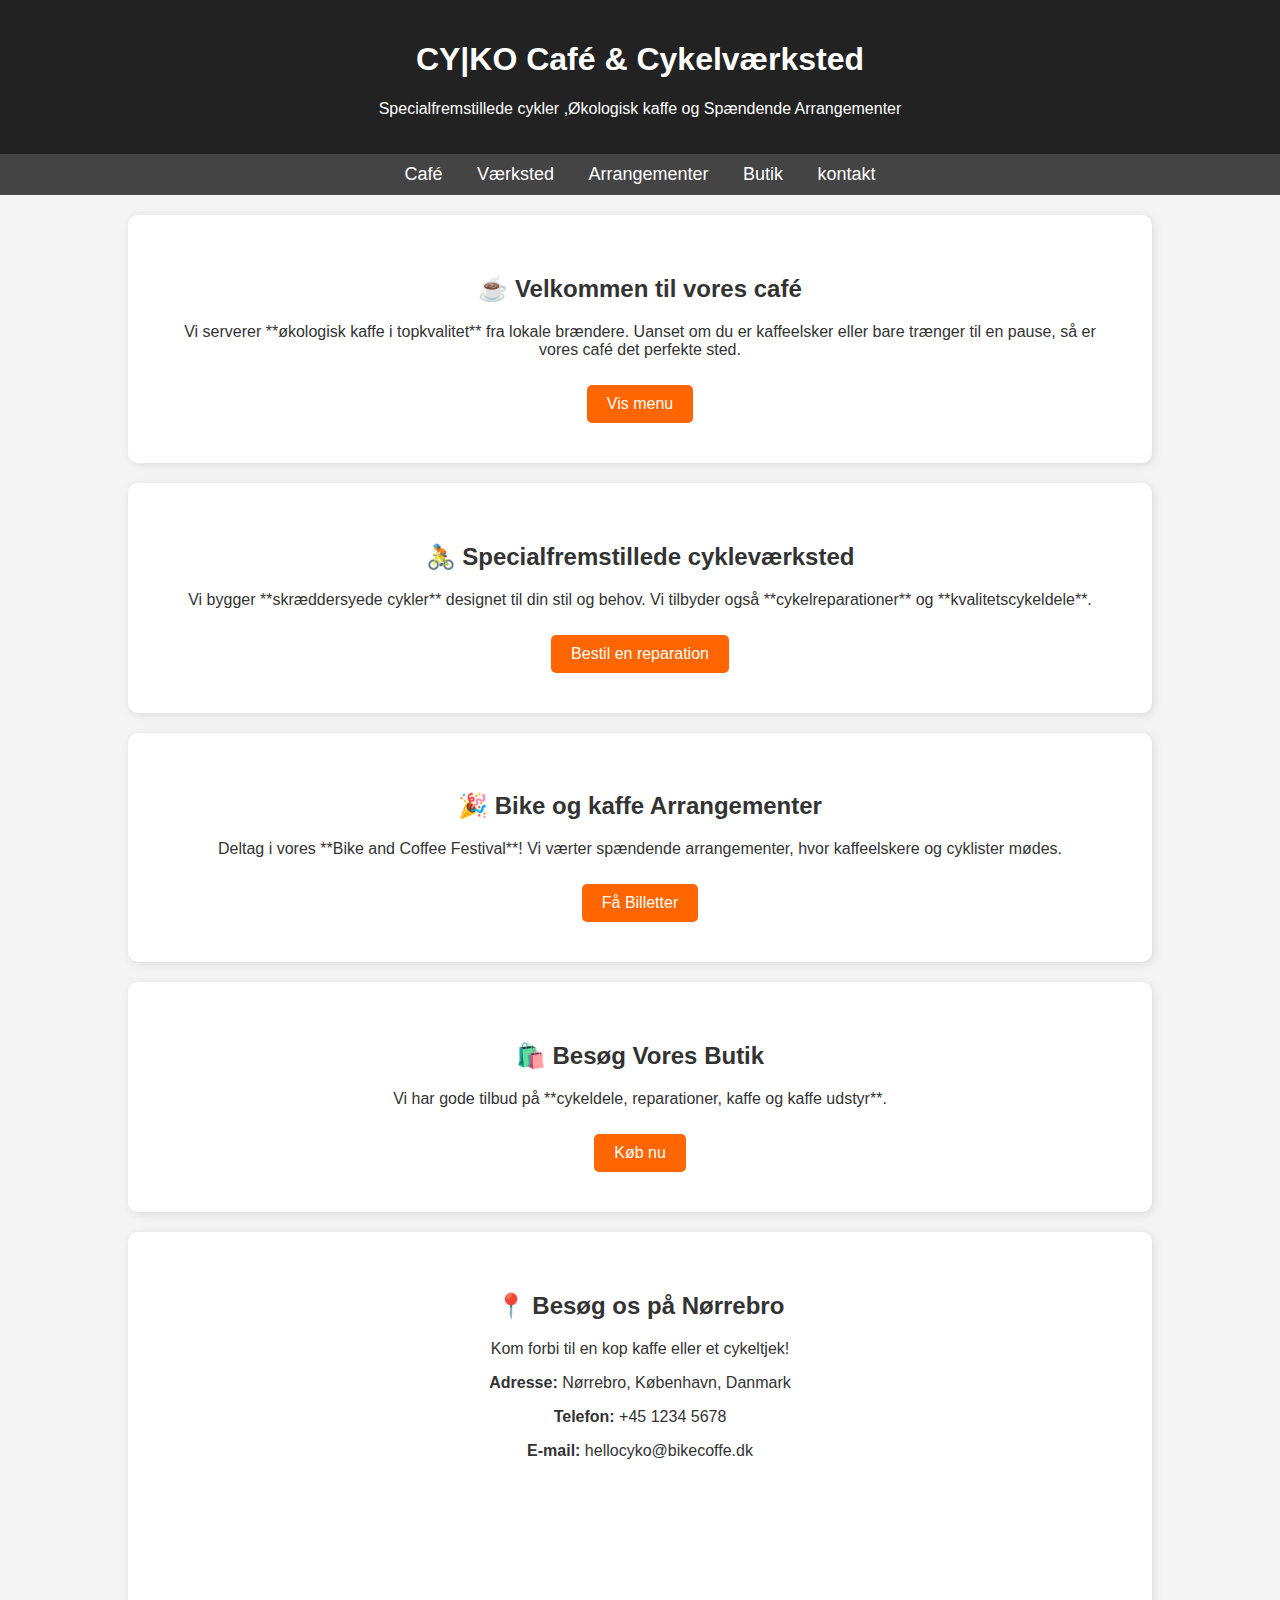
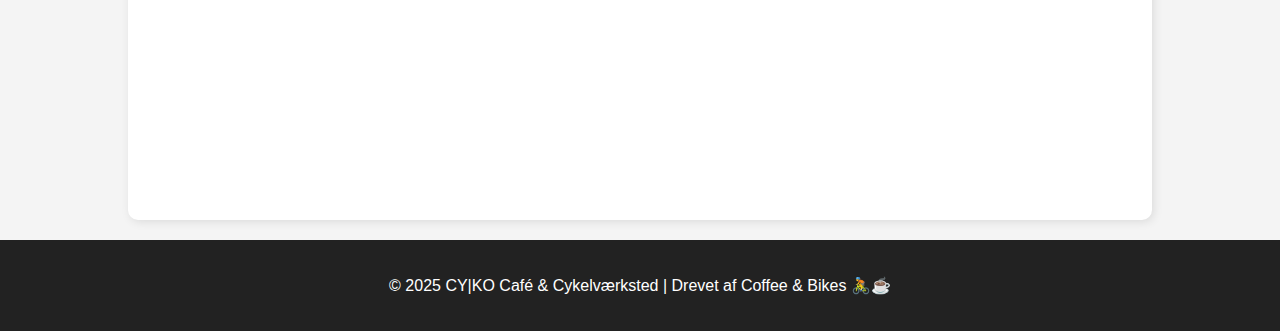
==== shamima/index.html @ 7e7795cd "shamimas work" ====
<!DOCTYPE html>
<html lang="da">
  <head>
    <meta charset="UTF-8" />
    <meta name="viewport" content="width=device-width, initial-scale=1.0" />
    <title>CY|KO</title>
    <link rel="stylesheet" href="style.css" />
</head>
<body>
  <header>
    <h1>CY|KO Café & Cykelværksted</h1>
    <p>Specialfremstillede cykler ,Økologisk kaffe og Spændende Arrangementer</p>
  </header>

  <nav>
    <a href="#cafe">Café</a>
    <a href="#workshop">Værksted</a>
    <a href="#events">Arrangementer</a>
    <a href="#shop">Butik</a>
    <a href="#contact">kontakt</a>
  </nav>

  <div class="container">
    <section id="cafe">
      <h2>☕ Velkommen til vores café</h2>
      <p>
 Vi serverer **økologisk kaffe i topkvalitet** fra lokale brændere.
 Uanset om du er kaffeelsker eller bare trænger til en pause, så er vores café
 det perfekte sted.
      </p>
      <a href="#" class="btn">Vis menu</a>
    </section>

    <section id="workshop">
      <h2>🚴 Specialfremstillede cykleværksted</h2>
      <p>
        Vi bygger **skræddersyede cykler** designet til din stil og behov.
 Vi tilbyder også **cykelreparationer** og **kvalitetscykeldele**.
      </p>
      <a href="#" class="btn">Bestil en reparation</a>
    </section>

    <section id="events">
      <h2>🎉 Bike og kaffe Arrangementer</h2>
      <p>
        Deltag i vores **Bike and Coffee Festival**! Vi værter spændende
arrangementer, hvor kaffeelskere og cyklister mødes.
      </p>
      <a href="#" class="btn">Få Billetter</a>
    </section>

    <section id="Butik">
      <h2>🛍️ Besøg Vores Butik</h2>
      <p>
        Vi har gode tilbud på **cykeldele, reparationer, kaffe og kaffe
 udstyr**.
      </p>
      <a href="#" class="btn">Køb nu</a>
    </section>

    <section id="contact">
      <h2>📍 Besøg os på Nørrebro</h2>
      <p>Kom forbi til en kop kaffe eller et cykeltjek!</p>
      <p><strong>Adresse:</strong> Nørrebro, København, Danmark</p>
      <p><strong>Telefon:</strong> +45 1234 5678</p>
      <p><strong>E-mail:</strong> hellocyko@bikecoffe.dk</p>

      <!-- Google Maps Embed -->
      <iframe
        src="https://www.google.com/maps/embed?pb=!1m18!1m12!1m3!1d2249.9657695874614!2d12.55501961596992!3d55.68769868053644!2m3!1f0!2f0!3f0!3m2!1i1024!2i768!4f13.1!3m3!1m2!1s0x0%3A0x0!2sNørrebro%2C%20Copenhagen!5e0!3m2!1sen!2sdk!4v1616572235587!5m2!1sen!2sdk"
        allowfullscreen
      ></iframe>
    </section>
  </div>

  <footer>
    <p>
      © 2025  CY|KO Café & Cykelværksted | Drevet af Coffee & Bikes
      🚴☕
    </p>
  </footer>
</body>
</html>
</head>
</html>
---- shamima/style.css ----
body {
  font-family: Arial, sans-serif;
  margin: 0;
  padding: 0;
  background-color: #f4f4f4;
  color: #333;
}
header {
  background-color: #222;
  color: white;
  padding: 20px;
  text-align: center;
}
nav {
  text-align: center;
  padding: 10px;
  background-color: #444;
}
nav a {
  color: white;
  text-decoration: none;
  margin: 0 15px;
  font-size: 18px;
}
.container {
  width: 80%;
  margin: 20px auto;
  text-align: center;
}
section {
  padding: 40px;
  background: white;
  margin-bottom: 20px;
  border-radius: 10px;
  box-shadow: 2px 2px 10px rgba(0, 0, 0, 0.1);
}
.btn {
  background: #ff6600;
  display: inline-block;
  padding: 10px 20px;
  margin-top: 10px;

  color: white;
  text-decoration: none;
  border-radius: 5px;
}
footer {
  text-align: center;
  padding: 20px;
  background: #222;
  color: white;
  margin-top: 20px;
}
iframe {
  width: 100%;
  height: 300px;
  border: none;
}
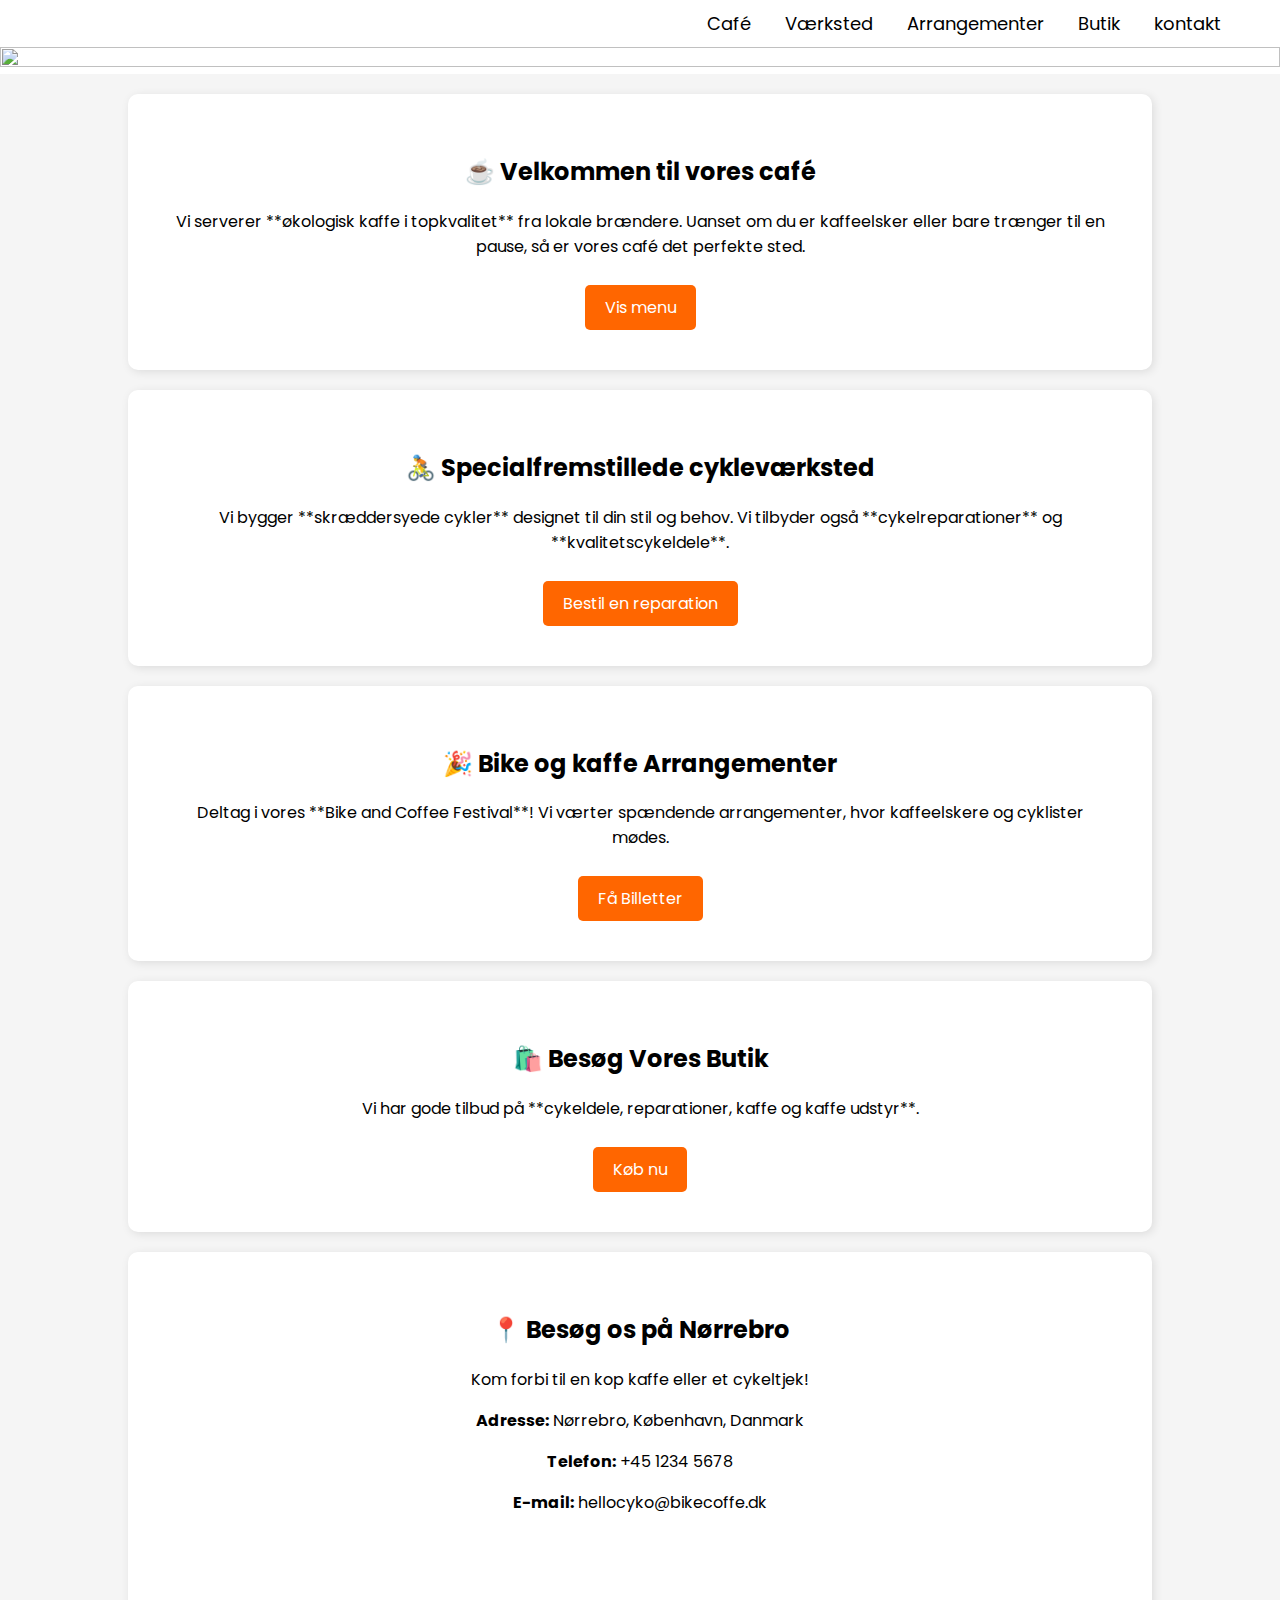
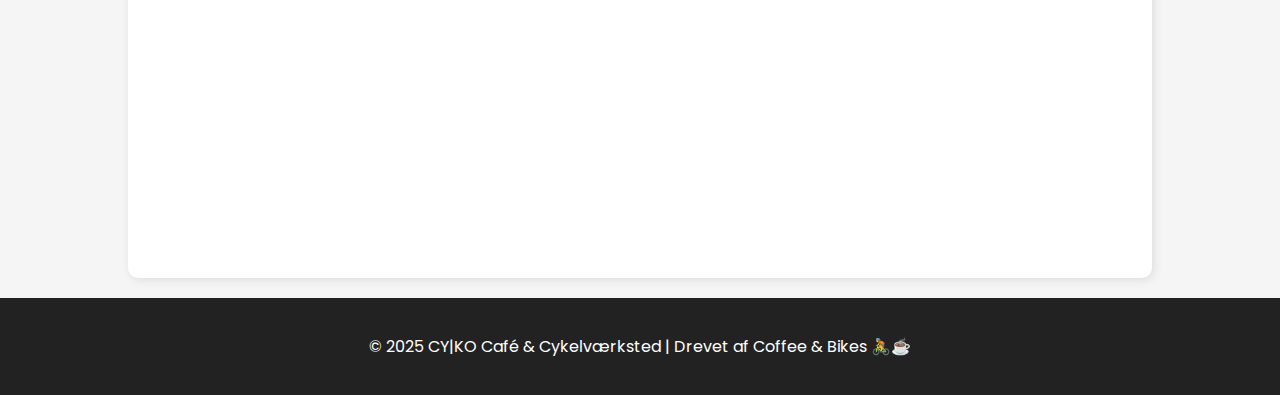
==== commit 2033f049: "front page update" ====
--- a/shamima/index.html
+++ b/shamima/index.html
@@ -1,32 +1,43 @@
 <!DOCTYPE html>
 <html lang="da">
-  <head>
-    <meta charset="UTF-8" />
-    <meta name="viewport" content="width=device-width, initial-scale=1.0" />
-    <title>CY|KO</title>
-    <link rel="stylesheet" href="style.css" />
+
+<head>
+  <meta charset="UTF-8" />
+  <meta name="viewport" content="width=device-width, initial-scale=1.0" />
+  <title>CY|KO</title>
+
+  <link rel="stylesheet" href="style.css" />
+  <link rel="preconnect" href="https://fonts.googleapis.com">
+  <link rel="preconnect" href="https://fonts.gstatic.com" crossorigin>
+  <link
+    href="https://fonts.googleapis.com/css2?family=Poppins:ital,wght@0,100;0,200;0,300;0,400;0,500;0,600;0,700;0,800;0,900;1,100;1,200;1,300;1,400;1,500;1,600;1,700;1,800;1,900&display=swap"
+    rel="stylesheet">
 </head>
+
 <body>
+
   <header>
-    <h1>CY|KO Café & Cykelværksted</h1>
-    <p>Specialfremstillede cykler ,Økologisk kaffe og Spændende Arrangementer</p>
+    <a href="index.html"></a>
+    <nav>
+      <a href="#cafe">Café</a>
+      <a href="#workshop">Værksted</a>
+      <a href="#events">Arrangementer</a>
+      <a href="#shop">Butik</a>
+      <a href="#contact">kontakt</a>
+      <a href="index.html"><img src="https://drive.google.com/thumbnail?id=1JnB1PmeI6yccoF-ipiGxzOUAUlrvCiWf" alt=""></a>
+    </nav>
+    <div>
+      <img src="https://www.nps.gov/bith/planyourvisit/images/IMG_2517_edit.jpg" alt="">
+    </div>
   </header>
-
-  <nav>
-    <a href="#cafe">Café</a>
-    <a href="#workshop">Værksted</a>
-    <a href="#events">Arrangementer</a>
-    <a href="#shop">Butik</a>
-    <a href="#contact">kontakt</a>
-  </nav>
 
   <div class="container">
     <section id="cafe">
       <h2>☕ Velkommen til vores café</h2>
       <p>
- Vi serverer **økologisk kaffe i topkvalitet** fra lokale brændere.
- Uanset om du er kaffeelsker eller bare trænger til en pause, så er vores café
- det perfekte sted.
+        Vi serverer **økologisk kaffe i topkvalitet** fra lokale brændere.
+        Uanset om du er kaffeelsker eller bare trænger til en pause, så er vores café
+        det perfekte sted.
       </p>
       <a href="#" class="btn">Vis menu</a>
     </section>
@@ -35,7 +46,7 @@
       <h2>🚴 Specialfremstillede cykleværksted</h2>
       <p>
         Vi bygger **skræddersyede cykler** designet til din stil og behov.
- Vi tilbyder også **cykelreparationer** og **kvalitetscykeldele**.
+        Vi tilbyder også **cykelreparationer** og **kvalitetscykeldele**.
       </p>
       <a href="#" class="btn">Bestil en reparation</a>
     </section>
@@ -44,7 +55,7 @@
       <h2>🎉 Bike og kaffe Arrangementer</h2>
       <p>
         Deltag i vores **Bike and Coffee Festival**! Vi værter spændende
-arrangementer, hvor kaffeelskere og cyklister mødes.
+        arrangementer, hvor kaffeelskere og cyklister mødes.
       </p>
       <a href="#" class="btn">Få Billetter</a>
     </section>
@@ -53,7 +64,7 @@
       <h2>🛍️ Besøg Vores Butik</h2>
       <p>
         Vi har gode tilbud på **cykeldele, reparationer, kaffe og kaffe
- udstyr**.
+        udstyr**.
       </p>
       <a href="#" class="btn">Køb nu</a>
     </section>
@@ -68,18 +79,19 @@
       <!-- Google Maps Embed -->
       <iframe
         src="https://www.google.com/maps/embed?pb=!1m18!1m12!1m3!1d2249.9657695874614!2d12.55501961596992!3d55.68769868053644!2m3!1f0!2f0!3f0!3m2!1i1024!2i768!4f13.1!3m3!1m2!1s0x0%3A0x0!2sNørrebro%2C%20Copenhagen!5e0!3m2!1sen!2sdk!4v1616572235587!5m2!1sen!2sdk"
-        allowfullscreen
-      ></iframe>
+        allowfullscreen></iframe>
     </section>
   </div>
 
   <footer>
     <p>
-      © 2025  CY|KO Café & Cykelværksted | Drevet af Coffee & Bikes
+      © 2025 CY|KO Café & Cykelværksted | Drevet af Coffee & Bikes
       🚴☕
     </p>
   </footer>
 </body>
+
 </html>
 </head>
-</html>
+
+</html>--- a/shamima/style.css
+++ b/shamima/style.css
@@ -1,23 +1,36 @@
 body {
-  font-family: Arial, sans-serif;
+  font-family: "Poppins", sans-serif;
   margin: 0;
   padding: 0;
-  background-color: #f4f4f4;
-  color: #333;
+  background-color: hsl(0, 0%, 96%);
+  color: #000000;
 }
 header {
-  background-color: #222;
+  background-color: #ffffff;
   color: white;
-  padding: 20px;
+  /* padding: 20px; */
   text-align: center;
 }
+
+nav a img {
+  
+}
+
+header img {
+  width: 200px;
+}
+
+header div img {
+  width: 100%;
+  height: 100%;
+}
 nav {
-  text-align: center;
+  text-align: right;
   padding: 10px;
-  background-color: #444;
+  background-color: #ffffff;
 }
 nav a {
-  color: white;
+  color: rgb(0, 0, 0);
   text-decoration: none;
   margin: 0 15px;
   font-size: 18px;
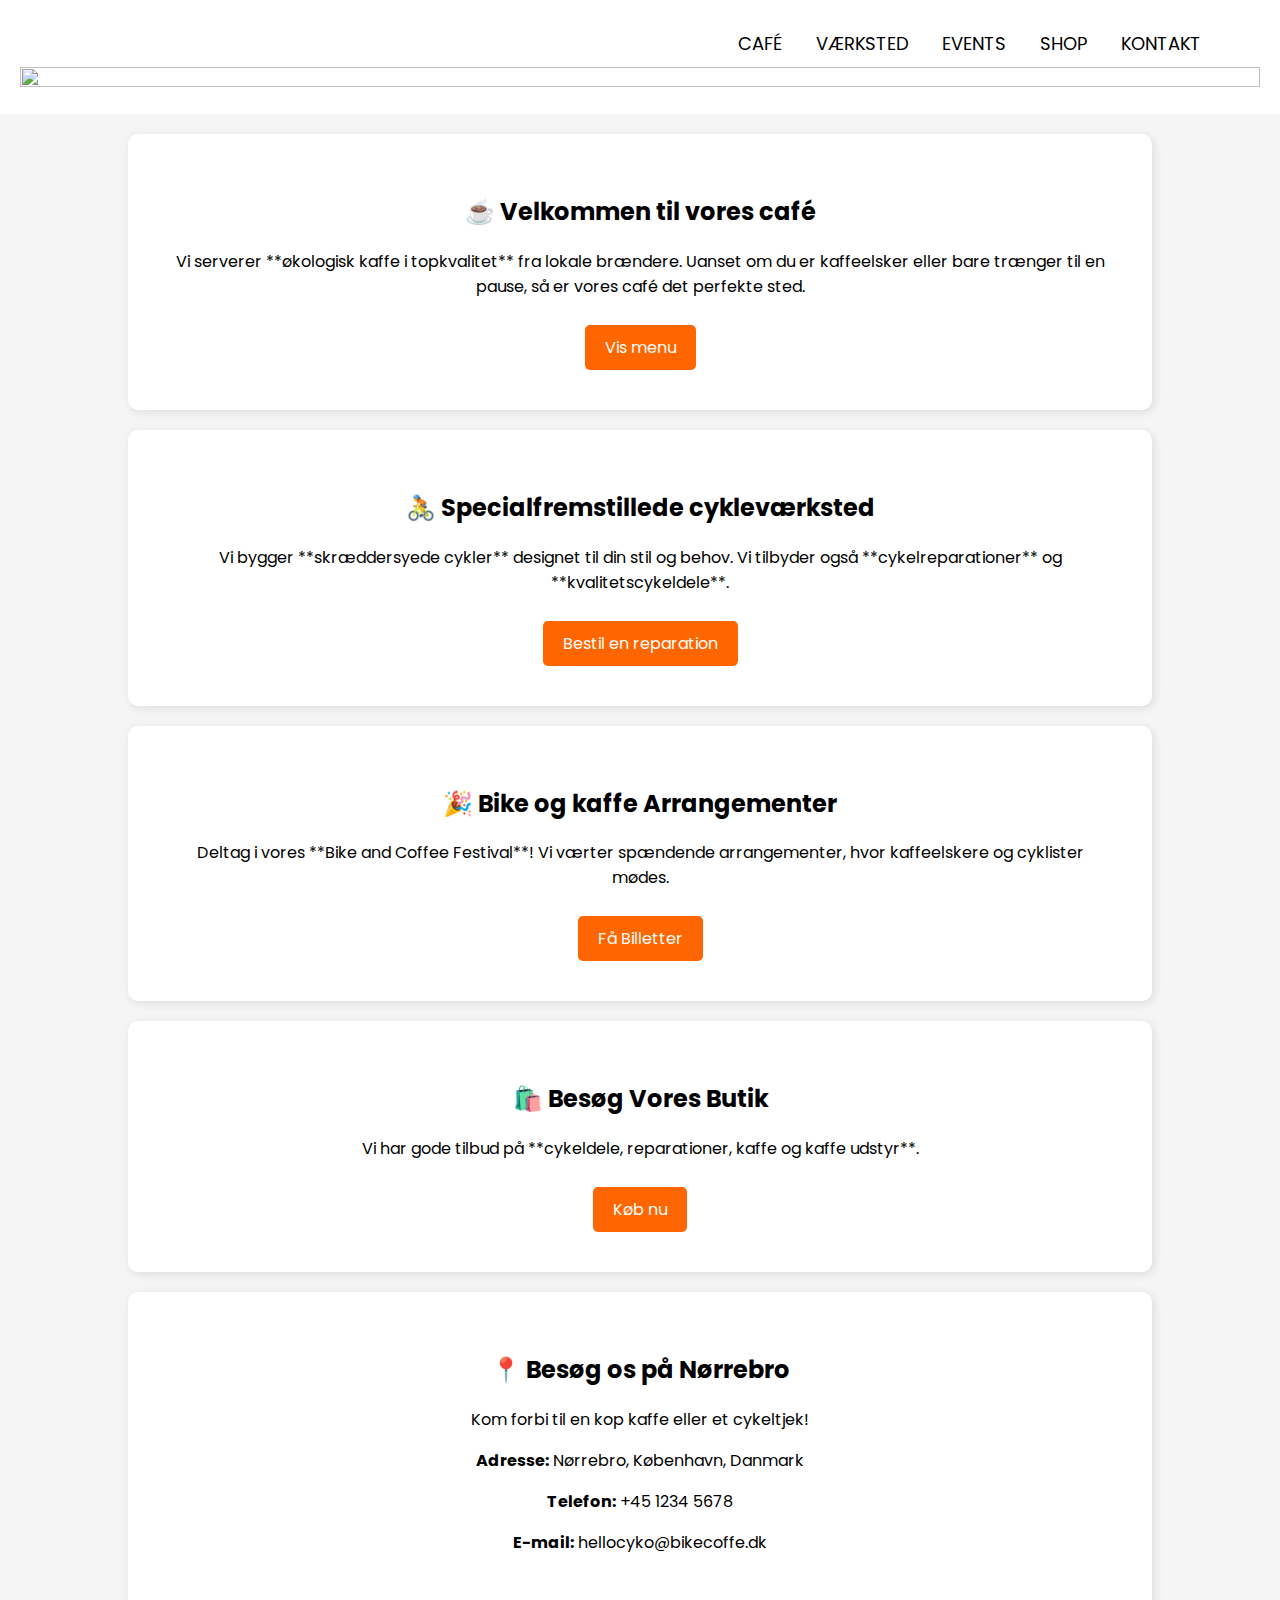
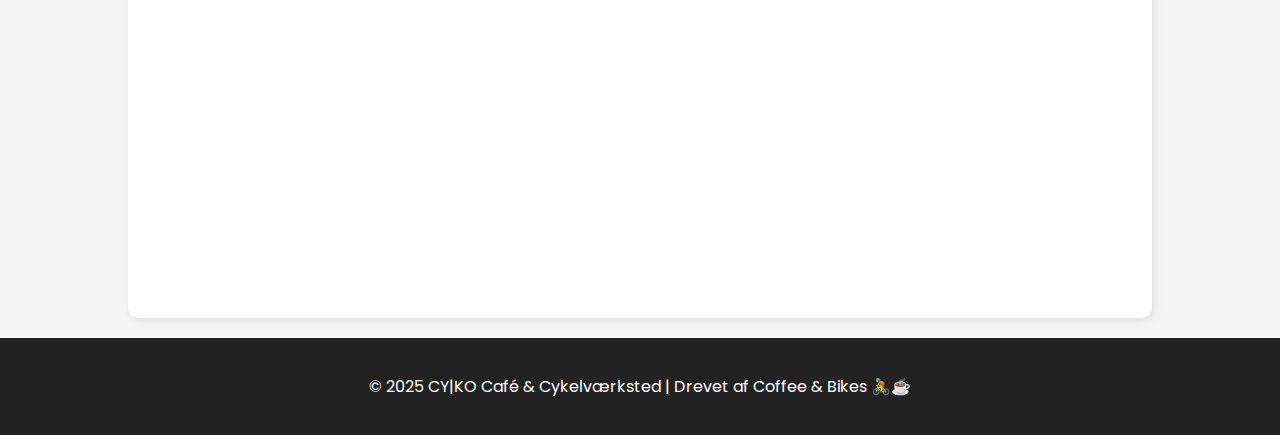
==== commit 2df731d8: "Starting a front page" ====
--- a/shamima/index.html
+++ b/shamima/index.html
@@ -19,11 +19,11 @@
   <header>
     <a href="index.html"></a>
     <nav>
-      <a href="#cafe">Café</a>
-      <a href="#workshop">Værksted</a>
-      <a href="#events">Arrangementer</a>
-      <a href="#shop">Butik</a>
-      <a href="#contact">kontakt</a>
+      <a href="#cafe">CAFÉ</a>
+      <a href="#workshop">VÆRKSTED</a>
+      <a href="#events">EVENTS</a>
+      <a href="#shop">SHOP</a>
+      <a href="#contact">KONTAKT</a>
       <a href="index.html"><img src="https://drive.google.com/thumbnail?id=1JnB1PmeI6yccoF-ipiGxzOUAUlrvCiWf" alt=""></a>
     </nav>
     <div>
--- a/shamima/style.css
+++ b/shamima/style.css
@@ -8,16 +8,12 @@
 header {
   background-color: #ffffff;
   color: white;
-  /* padding: 20px; */
+  padding: 20px;
   text-align: center;
 }
 
-nav a img {
-  
-}
-
 header img {
-  width: 200px;
+  width: 100px;
 }
 
 header div img {
